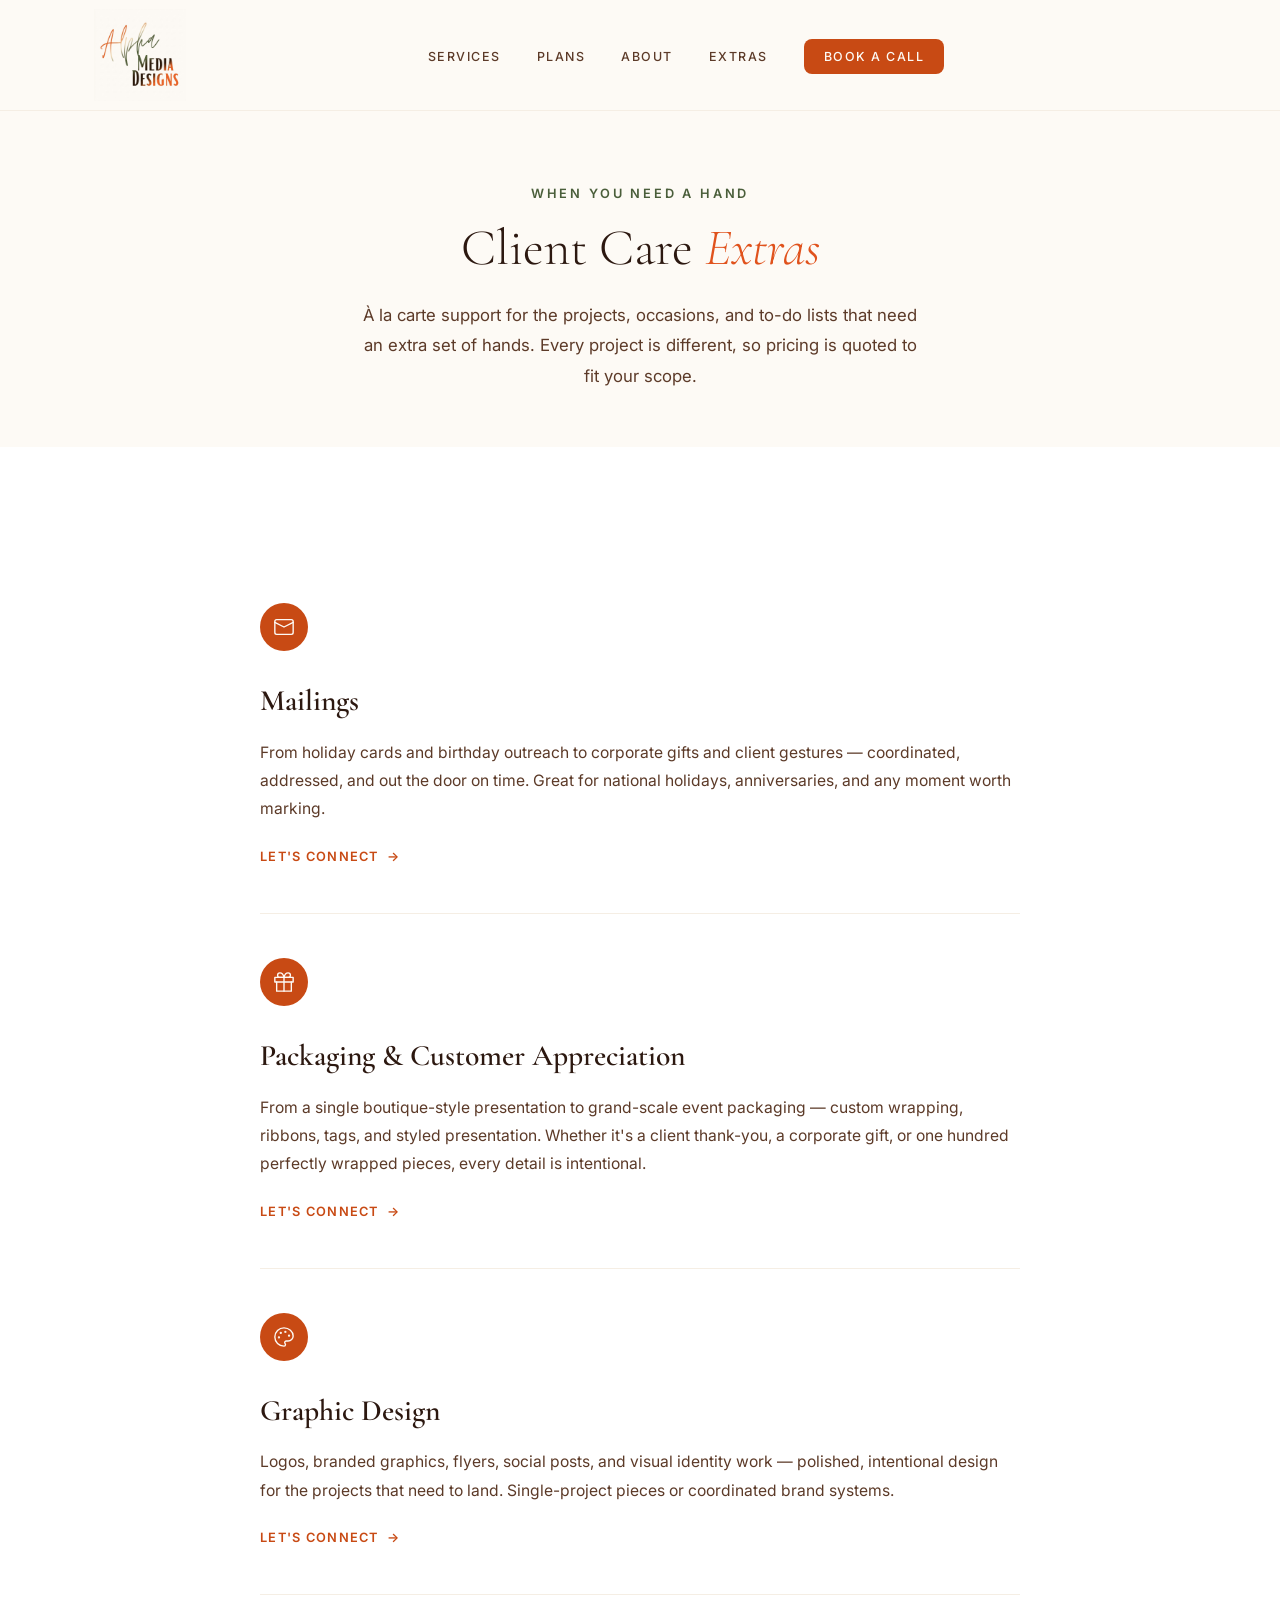
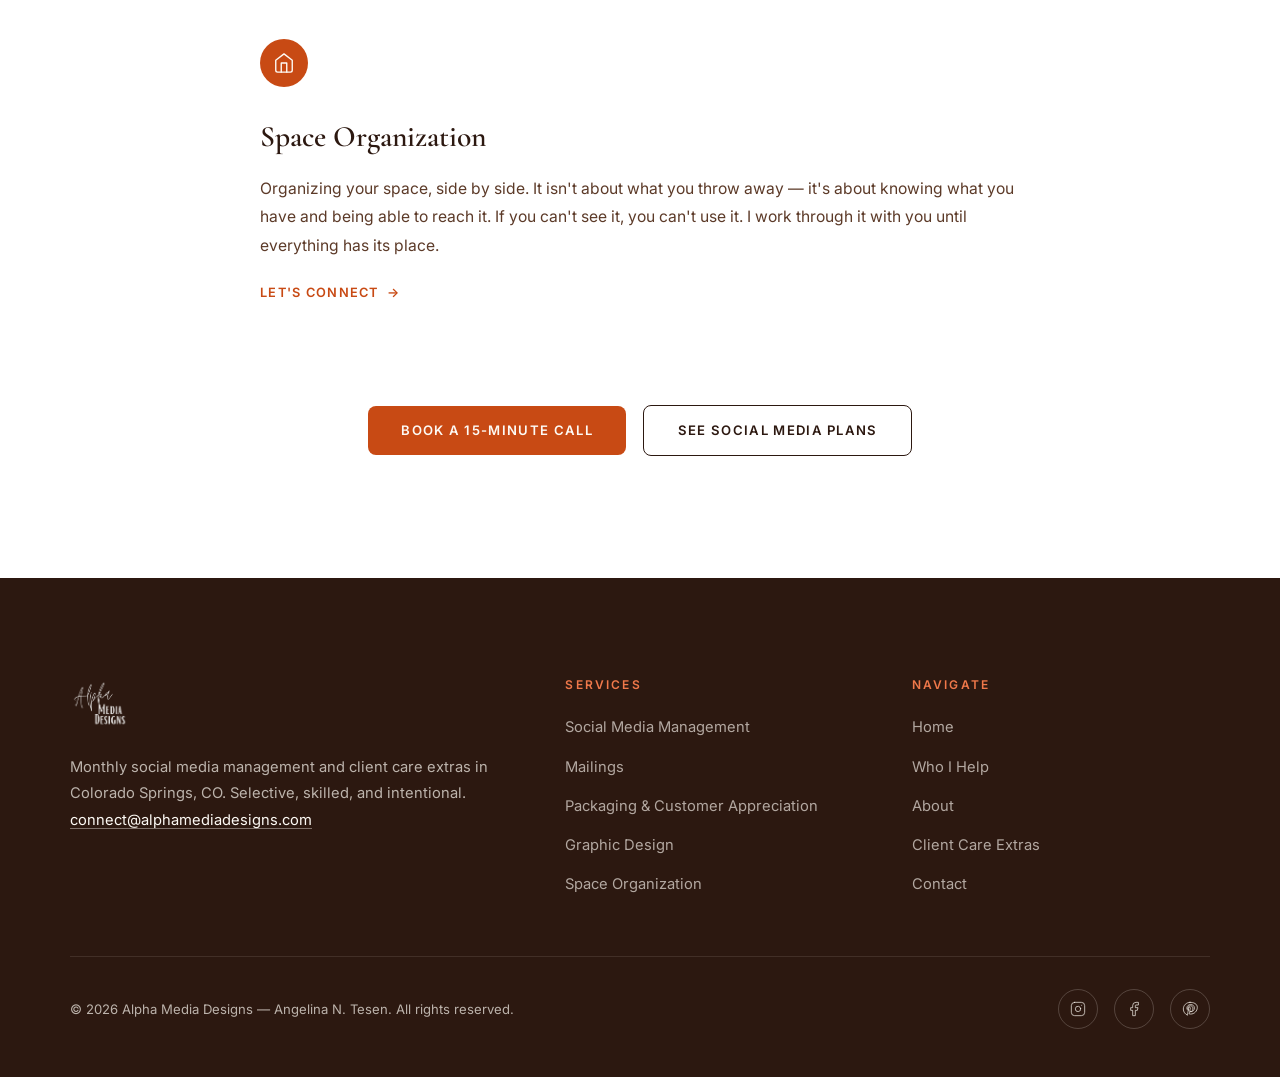
==== extras/index.html @ 62b7aa9a "Add Client Care Extras page and list it in the sitemap - /extras/ carries Mailings, Packaging & Cust" ====
<!DOCTYPE html>
<html lang="en">
<head>
  <meta charset="UTF-8" />
  <meta name="viewport" content="width=device-width, initial-scale=1.0" />
  <title>Client Care Extras | Alpha Media Designs | Colorado Springs, CO</title>
  <meta name="description" content="Beyond social media: mailings, packaging and customer appreciation, graphic design, and space organization from Alpha Media Designs in Colorado Springs, CO. Quoted to fit your scope." />
  <meta name="author" content="Angelina N. Tesen" />
  <meta name="robots" content="index, follow" />
  <link rel="canonical" href="https://alphamediadesigns.com/extras/" />

  <!-- Open Graph / Link Preview -->
  <meta property="og:type" content="website" />
  <meta property="og:url" content="https://alphamediadesigns.com/extras/" />
  <meta property="og:title" content="Client Care Extras — Alpha Media Designs" />
  <meta property="og:description" content="Mailings, packaging and customer appreciation, graphic design, and space organization in Colorado Springs, CO. Quoted to fit your scope." />
  <meta property="og:image" content="https://alphamediadesigns.com/images/logo.png" />
  <meta property="og:image:width" content="1200" />
  <meta property="og:image:height" content="630" />

  <!-- Twitter / iMessage card -->
  <meta name="twitter:card" content="summary_large_image" />
  <meta name="twitter:title" content="Client Care Extras — Alpha Media Designs" />
  <meta name="twitter:description" content="Mailings, packaging and customer appreciation, graphic design, and space organization in Colorado Springs, CO." />
  <meta name="twitter:image" content="https://alphamediadesigns.com/images/logo.png" />

  <link rel="icon" type="image/png" href="/images/favicon.png" />
  <link rel="apple-touch-icon" href="/images/favicon.png" />

  <link rel="preconnect" href="https://fonts.googleapis.com" />
  <link rel="preconnect" href="https://fonts.gstatic.com" crossorigin />
  <link href="https://fonts.googleapis.com/css2?family=Cormorant+Garamond:ital,wght@0,300;0,400;0,500;0,600;1,300;1,400&family=Inter:wght@400;500;600&display=swap" rel="stylesheet" />

  <link rel="stylesheet" href="/css/site.css" />
  <script src="/js/config.js"></script>

  <!-- Schema Markup -->
  <script type="application/ld+json">
  {
    "@context": "https://schema.org",
    "@type": "WebPage",
    "name": "Client Care Extras",
    "url": "https://alphamediadesigns.com/extras/",
    "description": "Mailings, packaging and customer appreciation, graphic design, and space organization from Alpha Media Designs in Colorado Springs, CO.",
    "isPartOf": { "@type": "WebSite", "name": "Alpha Media Designs", "url": "https://alphamediadesigns.com/" }
  }
  </script>
</head>
<body>

  <!-- ========================
       NAVIGATION (same menu as the homepage, anchors point back to /)
  ======================== -->
  <nav class="nav" id="nav" aria-label="Main">
    <div class="nav-inner">
      <a href="/" class="logo" aria-label="Alpha Media Designs home">
        <img
          class="logo-img"
          src="/images/logo.png"
          alt="Alpha Media Designs"
          onerror="this.style.display='none'; this.nextElementSibling.style.display='block';"
        />
        <span style="display:none; font-family: var(--font-display); font-size:1.4rem; font-weight:600; color:var(--brown); letter-spacing:0.02em;">Alpha Media Designs</span>
      </a>

      <ul class="nav-links" id="navLinks">
        <li><a href="/#services">Services</a></li>
        <li data-work-nav hidden><a href="/#work">Work</a></li>
        <li><a href="/#plans">Plans</a></li>
        <li><a href="/#about">About</a></li>
        <li><a href="/extras/" aria-current="page">Extras</a></li>
        <li><a href="/#contact-form" class="nav-cta" data-booking>Book a Call</a></li>
      </ul>

      <div class="nav-mobile-actions">
        <a href="/#contact-form" class="nav-cta nav-cta-mobile" data-booking>Book a Call</a>
        <button class="nav-toggle" id="navToggle" type="button" aria-label="Open menu" aria-expanded="false" aria-controls="navLinks">
          <span></span><span></span><span></span>
        </button>
      </div>
    </div>
  </nav>


  <!-- ========================
       PAGE HERO
  ======================== -->
  <section class="page-hero" id="top">
    <div class="container">
      <p class="section-label">When You Need a Hand</p>
      <h1 class="section-title">Client Care <em>Extras</em></h1>
      <p class="section-intro">À la carte support for the projects, occasions, and to-do lists that need an extra set of hands. Every project is different, so pricing is quoted to fit your scope.</p>
    </div>
  </section>


  <!-- ========================
       THE FOUR EXTRAS
  ======================== -->
  <section class="section services" id="extras">
    <div class="container">
      <div class="services-grid">

        <div class="service-card fade-in" id="mailings">
          <div class="service-icon">
            <svg viewBox="0 0 24 24"><rect x="2" y="4" width="20" height="16" rx="2"/><path d="m22 7-10 5L2 7"/></svg>
          </div>
          <h2 class="service-name">Mailings</h2>
          <p class="service-desc">From holiday cards and birthday outreach to corporate gifts and client gestures — coordinated, addressed, and out the door on time. Great for national holidays, anniversaries, and any moment worth marking.</p>
          <a href="/#contact-form" class="service-link">Let's Connect <span>&rarr;</span></a>
        </div>

        <div class="service-card fade-in" id="packaging">
          <div class="service-icon">
            <svg viewBox="0 0 24 24"><polyline points="20 12 20 22 4 22 4 12"/><rect x="2" y="7" width="20" height="5"/><line x1="12" y1="22" x2="12" y2="7"/><path d="M12 7H7.5a2.5 2.5 0 0 1 0-5C11 2 12 7 12 7z"/><path d="M12 7h4.5a2.5 2.5 0 0 0 0-5C13 2 12 7 12 7z"/></svg>
          </div>
          <h2 class="service-name">Packaging &amp; Customer Appreciation</h2>
          <p class="service-desc">From a single boutique-style presentation to grand-scale event packaging — custom wrapping, ribbons, tags, and styled presentation. Whether it's a client thank-you, a corporate gift, or one hundred perfectly wrapped pieces, every detail is intentional.</p>
          <a href="/#contact-form" class="service-link">Let's Connect <span>&rarr;</span></a>
        </div>

        <div class="service-card fade-in" id="graphic-design">
          <div class="service-icon">
            <svg viewBox="0 0 24 24"><circle cx="13.5" cy="6.5" r=".5"/><circle cx="17.5" cy="10.5" r=".5"/><circle cx="8.5" cy="7.5" r=".5"/><circle cx="6.5" cy="12.5" r=".5"/><path d="M12 2C6.5 2 2 6.5 2 12s4.5 10 10 10c.926 0 1.648-.746 1.648-1.688 0-.437-.18-.835-.437-1.125-.29-.289-.438-.652-.438-1.125a1.64 1.64 0 0 1 1.668-1.668h1.996c3.051 0 5.555-2.503 5.555-5.554C21.965 6.012 17.461 2 12 2z"/></svg>
          </div>
          <h2 class="service-name">Graphic Design</h2>
          <p class="service-desc">Logos, branded graphics, flyers, social posts, and visual identity work — polished, intentional design for the projects that need to land. Single-project pieces or coordinated brand systems.</p>
          <a href="/#contact-form" class="service-link">Let's Connect <span>&rarr;</span></a>
        </div>

        <div class="service-card fade-in" id="space-organization">
          <div class="service-icon">
            <svg viewBox="0 0 24 24"><path d="M3 9l9-7 9 7v11a2 2 0 0 1-2 2H5a2 2 0 0 1-2-2z"/><polyline points="9 22 9 12 15 12 15 22"/></svg>
          </div>
          <h2 class="service-name">Space Organization</h2>
          <p class="service-desc">Organizing your space, side by side. It isn't about what you throw away — it's about knowing what you have and being able to reach it. If you can't see it, you can't use it. I work through it with you until everything has its place.</p>
          <a href="/#contact-form" class="service-link">Let's Connect <span>&rarr;</span></a>
        </div>

      </div>

      <div class="section-cta fade-in">
        <a href="/#contact-form" class="btn btn-primary" data-booking>Book a 15-minute call</a>
        <a href="/#plans" class="btn btn-secondary">See social media plans</a>
      </div>
    </div>
  </section>


  <!-- ========================
       FOOTER (same as homepage)
  ======================== -->
  <footer class="footer">
    <div class="footer-inner">
      <div class="footer-top">

        <div class="footer-col">
          <img
            class="footer-logo-img"
            src="/images/logo-white.png"
            alt="Alpha Media Designs"
            onerror="this.style.display='none';"
          />
          <p class="footer-tagline">Monthly social media management and client care extras in Colorado Springs, CO. Selective, skilled, and intentional.<br><a href="/#contact-form" data-email>Email me</a></p>
        </div>

        <div class="footer-col">
          <h4>Services</h4>
          <ul>
            <li><a href="/#plans">Social Media Management</a></li>
            <li><a href="#mailings">Mailings</a></li>
            <li><a href="#packaging">Packaging &amp; Customer Appreciation</a></li>
            <li><a href="#graphic-design">Graphic Design</a></li>
            <li><a href="#space-organization">Space Organization</a></li>
          </ul>
        </div>

        <div class="footer-col">
          <h4>Navigate</h4>
          <ul>
            <li><a href="/">Home</a></li>
            <li><a href="/#services">Who I Help</a></li>
            <li data-work-nav hidden><a href="/#work">Work</a></li>
            <li><a href="/#about">About</a></li>
            <li><a href="/extras/">Client Care Extras</a></li>
            <li><a href="/#contact-form">Contact</a></li>
          </ul>
        </div>

      </div>

      <div class="footer-bottom">
        <p class="footer-copy">&copy; <span id="year">2026</span> Alpha Media Designs &mdash; Angelina N. Tesen. All rights reserved.</p>
        <div class="social-links">
          <a href="https://www.instagram.com/somethoughtstoconsider" target="_blank" rel="noopener noreferrer" class="social-link" aria-label="Instagram">
            <svg viewBox="0 0 24 24"><rect x="2" y="2" width="20" height="20" rx="5"/><path d="M16 11.37A4 4 0 1 1 12.63 8 4 4 0 0 1 16 11.37z"/><line x1="17.5" y1="6.5" x2="17.51" y2="6.5"/></svg>
          </a>
          <a href="https://www.facebook.com/share/1TEHsjHUVd/" target="_blank" rel="noopener noreferrer" class="social-link" aria-label="Facebook">
            <svg viewBox="0 0 24 24"><path d="M18 2h-3a5 5 0 0 0-5 5v3H7v4h3v8h4v-8h3l1-4h-4V7a1 1 0 0 1 1-1h3z"/></svg>
          </a>
          <a href="https://www.pinterest.com/alphamediadesigns/" target="_blank" rel="noopener noreferrer" class="social-link" aria-label="Pinterest">
            <svg viewBox="0 0 24 24"><path d="M12 2C6.48 2 2 6.48 2 12c0 4.24 2.65 7.86 6.39 9.29-.09-.78-.17-1.98.04-2.83.18-.77 1.22-5.17 1.22-5.17s-.31-.62-.31-1.54c0-1.45.84-2.53 1.88-2.53.89 0 1.32.67 1.32 1.47 0 .9-.57 2.24-.87 3.49-.25 1.04.52 1.88 1.54 1.88 1.85 0 3.09-2.38 3.09-5.19 0-2.15-1.45-3.65-3.52-3.65-2.39 0-3.8 1.79-3.8 3.65 0 .72.28 1.49.62 1.91.07.08.08.16.06.24l-.23.94c-.04.14-.13.17-.3.1-1.1-.51-1.79-2.12-1.79-3.42 0-2.77 2.02-5.32 5.82-5.32 3.06 0 5.44 2.18 5.44 5.09 0 3.04-1.91 5.48-4.56 5.48-.89 0-1.73-.46-2.01-1.01l-.55 2.04c-.2.76-.73 1.71-1.09 2.29.82.25 1.69.39 2.59.39 5.52 0 10-4.48 10-10S17.52 2 12 2z"/></svg>
          </a>
        </div>
      </div>

    </div>
  </footer>

  <script src="/js/site.js"></script>

</body>
</html>
---- css/site.css ----
/* =====================================================
   ALPHA MEDIA DESIGNS — shared stylesheet
   Used by /index.html and /extras/index.html
   -----------------------------------------------------
   Oct 2026 update (Digital Navigation Solutions):
   - stylesheet extracted from index.html so both pages share one look
   - body font: Inter (was Raleway); headlines stay Cormorant Garamond
   - burnt orange reserved for buttons and links; deeper shade for small text (AA contrast)
   - saffron glow animations removed (calmer, warm editorial)
   - mobile nav fixed (menu now opens below the header at any header height)
   ===================================================== */

/* =====================
   DESIGN TOKENS
   Colors read from the existing site and images/logo.png
===================== */
:root {
  --rust:        #E0521C;   /* logo orange — large headline accents */
  --rust-deep:   #C84A14;   /* buttons, links, small accents (4.5:1 on cream) */
  --rust-light:  #F0784A;
  --rust-pale:   #FDDDD5;
  --saffron:       #FFC800; /* kept for the featured-plan border only */
  --saffron-light: #FFF099;
  --saffron-dark:  #A07800;
  --green:       #4A5E3A;   /* logo forest green */
  --green-light: #7A9060;
  --green-pale:  #DDE6D5;
  --ivory:       #FDFAF5;   /* cream background */
  --ivory-dark:  #F5EEE4;
  --brown:       #2C1810;   /* logo brown */
  --brown-mid:   #5C3A28;
  --white:       #FFFFFF;

  --font-display: 'Cormorant Garamond', Georgia, serif;
  --font-script:  'Dancing Script', cursive;
  --font-body:    'Inter', system-ui, -apple-system, 'Segoe UI', sans-serif;

  --radius-sm:  4px;
  --radius-md:  8px;
  --radius-lg:  16px;

  --max-w: 1140px;
  --section-pad: 7rem 1.5rem;
  --nav-h: 110px;
}

/* =====================
   RESET & BASE
===================== */
*, *::before, *::after { box-sizing: border-box; margin: 0; padding: 0; }

html { scroll-behavior: smooth; }

body {
  font-family: var(--font-body);
  font-size: 16px;
  line-height: 1.75;
  color: var(--brown);
  background: var(--ivory);
  -webkit-font-smoothing: antialiased;
}

img { max-width: 100%; display: block; }

a { color: inherit; text-decoration: none; }

a:focus-visible, button:focus-visible {
  outline: 2px solid var(--rust-deep);
  outline-offset: 3px;
}

.container {
  max-width: var(--max-w);
  margin: 0 auto;
  padding: 0 1.5rem;
}

.visually-hidden {
  position: absolute !important;
  width: 1px; height: 1px;
  overflow: hidden; clip: rect(0 0 0 0);
  white-space: nowrap;
}

/* =====================
   NAVIGATION
===================== */
.nav {
  position: sticky;
  top: 0;
  z-index: 200;
  background: var(--ivory);
  border-bottom: 1px solid var(--ivory-dark);
}

.nav-inner {
  max-width: var(--max-w);
  margin: 0 auto;
  padding: 0 1.5rem;
  height: var(--nav-h);
  display: flex;
  align-items: center;
  justify-content: space-between;
}

.logo { display: flex; align-items: center; }

.logo-img {
  height: 92px;
  width: auto;
  mix-blend-mode: multiply;
}

.nav-links {
  display: flex;
  align-items: center;
  gap: 2.25rem;
  list-style: none;
}

.nav-links a {
  font-family: var(--font-body);
  font-size: 0.78rem;
  font-weight: 500;
  letter-spacing: 0.12em;
  text-transform: uppercase;
  color: var(--brown-mid);
  transition: color 0.2s;
}

.nav-links a:hover { color: var(--rust-deep); }

.nav-cta {
  background: var(--rust-deep) !important;
  color: var(--ivory) !important;
  padding: 0.65rem 1.25rem;
  border-radius: 8px;
  transition: background 0.2s !important;
  white-space: nowrap;
}

.nav-cta:hover { background: var(--brown) !important; }

.nav-mobile-actions {
  display: flex;
  align-items: center;
  gap: 0.5rem;
}

.nav-cta-mobile {
  display: none;
  font-family: var(--font-body);
  font-size: 0.7rem;
  font-weight: 600;
  letter-spacing: 0.08em;
  text-transform: uppercase;
  padding: 0.6rem 0.9rem;
}

.nav-toggle {
  display: none;
  flex-direction: column;
  gap: 5px;
  cursor: pointer;
  padding: 10px;
  background: none;
  border: 0;
  border-radius: 8px;
}

.nav-toggle span {
  width: 24px;
  height: 2px;
  background: var(--brown);
  transition: all 0.3s;
}

/* =====================
   BUTTONS
===================== */
.btn {
  display: inline-block;
  font-family: var(--font-body);
  font-size: 0.82rem;
  font-weight: 600;
  letter-spacing: 0.1em;
  text-transform: uppercase;
  padding: 1rem 2.1rem;
  border-radius: 8px;
  transition: all 0.25s ease;
  cursor: pointer;
  border: none;
  line-height: 1.3;
  text-align: center;
}

.btn-primary {
  background: var(--rust-deep);
  color: var(--ivory);
}

.btn-primary:hover {
  background: var(--brown);
  transform: translateY(-1px);
  box-shadow: 0 6px 20px rgba(44, 24, 16, 0.2);
}

.btn-secondary {
  background: transparent;
  color: var(--brown);
  border: 1.5px solid var(--brown);
}

.btn-secondary:hover {
  background: var(--brown);
  color: var(--ivory);
}

.text-link {
  color: var(--rust-deep);
  font-weight: 500;
  text-decoration: underline;
  text-underline-offset: 3px;
  text-decoration-thickness: 1px;
}

.text-link:hover { color: var(--brown); }

/* =====================
   HERO
===================== */
.hero {
  display: flex;
  align-items: center;
  justify-content: center;
  position: relative;
  overflow: hidden;
  background: var(--ivory);
  padding: 3.5rem 1.5rem 4rem;
  min-height: 0;
}

.hero::before {
  content: '';
  position: absolute;
  top: -10%;
  right: -5%;
  width: 45vw;
  max-width: 520px;
  height: 45vw;
  max-height: 520px;
  border-radius: 50%;
  background: radial-gradient(circle, var(--rust-pale) 0%, transparent 70%);
  opacity: 0.5;
  pointer-events: none;
}

.hero::after {
  content: '';
  position: absolute;
  bottom: -5%;
  left: -8%;
  width: 32vw;
  max-width: 380px;
  height: 32vw;
  max-height: 380px;
  border-radius: 50%;
  background: radial-gradient(circle, var(--green-pale) 0%, transparent 70%);
  opacity: 0.4;
  pointer-events: none;
}

.hero-content {
  position: relative;
  z-index: 1;
  text-align: center;
  max-width: 800px;
}

.hero-eyebrow {
  font-family: var(--font-body);
  font-size: 0.78rem;
  font-weight: 500;
  letter-spacing: 0.22em;
  text-transform: uppercase;
  color: var(--green);
  margin-bottom: 0.9rem;
  animation: fadeUp 0.8s ease both;
}

.hero-headline {
  font-family: var(--font-display);
  font-size: clamp(2.4rem, 5.5vw, 4.4rem);
  font-weight: 300;
  line-height: 1.08;
  letter-spacing: -0.01em;
  color: var(--brown);
  margin-bottom: 1.1rem;
  animation: fadeUp 0.8s 0.1s ease both;
}

.hero-headline em {
  font-style: italic;
  color: var(--rust);
}

.hero-sub {
  font-family: var(--font-body);
  font-size: 1.12rem;
  font-weight: 400;
  color: var(--brown-mid);
  max-width: 520px;
  margin: 0 auto 1.75rem;
  line-height: 1.75;
  animation: fadeUp 0.8s 0.2s ease both;
}

.hero-actions {
  display: flex;
  gap: 1rem;
  justify-content: center;
  flex-wrap: wrap;
  animation: fadeUp 0.8s 0.3s ease both;
}

.hero-email {
  margin-top: 1.4rem;
  font-size: 0.95rem;
  color: var(--brown-mid);
  animation: fadeUp 0.8s 0.4s ease both;
}

.hero-sunflower {
  position: absolute;
  top: 50%;
  left: 50%;
  transform: translate(-50%, -50%);
  height: 75%;
  width: auto;
  pointer-events: none;
  z-index: 0;
  opacity: 0.9;
}

@media (min-width: 1024px) {
  .hero-sunflower {
    left: 58%;
    transform: translateY(-50%);
  }
}

/* =====================
   SECTION SHARED
===================== */
.section { padding: var(--section-pad); }

.section-label {
  font-family: var(--font-body);
  font-size: 0.8rem;
  font-weight: 600;
  letter-spacing: 0.22em;
  text-transform: uppercase;
  color: var(--green);
  margin-bottom: 0.85rem;
}

.section-title {
  font-family: var(--font-display);
  font-size: clamp(2.1rem, 4vw, 3.4rem);
  font-weight: 300;
  line-height: 1.15;
  color: var(--brown);
  margin-bottom: 1.4rem;
}

.section-title em {
  font-style: italic;
  color: var(--rust);
}

.section-intro {
  font-size: 1.05rem;
  font-weight: 400;
  color: var(--brown-mid);
  max-width: 560px;
  line-height: 1.8;
}

.section-header {
  text-align: center;
  margin-bottom: 4rem;
}

.section-header .section-intro { margin: 0 auto; }

.section-cta {
  text-align: center;
  margin-top: 3.5rem;
}

.section-cta .btn { margin: 0 0.4rem 0.6rem; }

/* =====================
   WHO I HELP
===================== */
.who { background: var(--white); }

.who-grid {
  display: grid;
  grid-template-columns: repeat(3, 1fr);
  gap: 1.5rem;
  max-width: 1000px;
  margin: 0 auto;
}

.who-card {
  background: var(--ivory);
  border: 1px solid var(--ivory-dark);
  border-radius: var(--radius-lg);
  padding: 2.5rem 2rem;
  text-align: left;
}

.who-icon {
  width: 46px;
  height: 46px;
  border-radius: 50%;
  background: var(--green-pale);
  display: flex;
  align-items: center;
  justify-content: center;
  margin-bottom: 1.4rem;
}

.who-icon svg {
  width: 22px;
  height: 22px;
  stroke: var(--green);
  fill: none;
  stroke-width: 1.5;
  stroke-linecap: round;
  stroke-linejoin: round;
}

.who-name {
  font-family: var(--font-display);
  font-size: 1.7rem;
  font-weight: 600;
  color: var(--brown);
  margin-bottom: 0.6rem;
  line-height: 1.15;
}

.who-desc {
  font-size: 0.95rem;
  color: var(--brown-mid);
  line-height: 1.75;
}

/* =====================
   WORK (real samples)
===================== */
.work { background: var(--ivory); }

.work-grid {
  display: grid;
  grid-template-columns: repeat(3, 1fr);
  gap: 1.5rem;
}

.work-item {
  background: var(--white);
  border-radius: var(--radius-md);
  overflow: hidden;
  border: 1px solid var(--ivory-dark);
}

.work-media {
  aspect-ratio: 4 / 5;
  background: var(--ivory-dark);
  overflow: hidden;
}

.work-media img,
.work-media video {
  width: 100%;
  height: 100%;
  object-fit: cover;
}

.work-caption {
  padding: 1rem 1.2rem 1.2rem;
  font-size: 0.92rem;
  color: var(--brown-mid);
  line-height: 1.6;
}

.work-caption strong {
  display: block;
  font-weight: 600;
  color: var(--brown);
  margin-bottom: 0.15rem;
}

/* =====================
   PLANS (social media tiers)
===================== */
.plans { background: var(--white); }

.tier-grid {
  display: grid;
  grid-template-columns: repeat(3, 1fr);
  gap: 1.5rem;
  margin-bottom: 3rem;
  max-width: 1100px;
  margin-left: auto;
  margin-right: auto;
}

.tier-card {
  background: var(--ivory);
  border: 1px solid var(--ivory-dark);
  border-radius: var(--radius-md);
  padding: 2.75rem 2.25rem 2.5rem;
  display: flex;
  flex-direction: column;
  position: relative;
  transition: transform 0.25s ease, box-shadow 0.25s ease;
}

.tier-card:hover {
  transform: translateY(-3px);
  box-shadow: 0 10px 28px rgba(44, 24, 16, 0.08);
}

.tier-card--featured {
  border: 2px solid var(--rust-deep);
  background: var(--white);
}

.tier-badge {
  position: absolute;
  top: -0.75rem;
  left: 50%;
  transform: translateX(-50%);
  background: var(--rust-deep);
  color: var(--ivory);
  font-family: var(--font-body);
  font-size: 0.68rem;
  font-weight: 600;
  letter-spacing: 0.18em;
  text-transform: uppercase;
  padding: 0.35rem 1rem;
  border-radius: 999px;
  white-space: nowrap;
}

.tier-name {
  font-family: var(--font-display);
  font-size: 1.9rem;
  font-weight: 500;
  color: var(--brown);
  margin-bottom: 0.4rem;
  line-height: 1.1;
}

.tier-tagline {
  font-family: var(--font-body);
  font-size: 0.95rem;
  color: var(--brown-mid);
  margin-bottom: 1.25rem;
  line-height: 1.6;
  min-height: 2.9em;
}

.tier-price {
  font-family: var(--font-display);
  font-size: 1.6rem;
  font-weight: 500;
  color: var(--brown);
  line-height: 1.1;
  margin-bottom: 0.3rem;
}

.tier-price strong {
  font-weight: 600;
  color: var(--rust-deep);
  font-size: 2rem;
}

.tier-price-suffix {
  display: block;
  font-family: var(--font-body);
  font-size: 0.82rem;
  font-weight: 400;
  color: var(--brown-mid);
  letter-spacing: 0.02em;
  margin: 0.4rem 0 1.4rem;
}

.tier-divider {
  height: 1px;
  background: var(--ivory-dark);
  margin-bottom: 1.4rem;
}

.tier-inclusions {
  list-style: none;
  padding: 0;
  margin: 0;
  flex-grow: 1;
}

.tier-inclusions li {
  font-family: var(--font-body);
  font-size: 0.95rem;
  color: var(--brown-mid);
  line-height: 1.55;
  padding: 0.4rem 0 0.4rem 1.4rem;
  position: relative;
}

.tier-inclusions li::before {
  content: '';
  position: absolute;
  left: 0;
  top: 0.95em;
  width: 7px;
  height: 7px;
  border-radius: 50%;
  background: var(--green-light);
}

.tier-inclusions li u {
  text-decoration: none;
  font-weight: 600;
  color: var(--brown);
}

.tier-cta-wrap {
  text-align: center;
  max-width: 1100px;
  margin: 0 auto;
  padding-top: 0.5rem;
}

.tier-cta-note {
  font-family: var(--font-body);
  font-size: 0.98rem;
  color: var(--brown-mid);
  margin-bottom: 1.4rem;
}

/* =====================
   TESTIMONIALS (hidden until real quotes arrive)
===================== */
.testimonials { background: #F9F4ED; }

.testimonials-grid {
  display: grid;
  grid-template-columns: repeat(3, 1fr);
  gap: 1.75rem;
}

.testimonial-card {
  background: var(--white);
  border-radius: var(--radius-lg);
  padding: 3rem;
  border-left: 3px solid var(--rust-deep);
  position: relative;
}

.testimonial-card::before {
  content: '\201C';
  font-family: var(--font-display);
  font-size: 5rem;
  color: var(--rust-pale);
  position: absolute;
  top: 0.5rem;
  left: 1.25rem;
  line-height: 1;
  pointer-events: none;
}

.testimonial-quote {
  font-family: var(--font-display);
  font-size: 1.1rem;
  font-style: italic;
  color: var(--brown);
  line-height: 1.8;
  margin-bottom: 1.75rem;
}

.testimonial-author {
  display: flex;
  align-items: center;
  gap: 0.75rem;
}

.author-avatar {
  width: 40px;
  height: 40px;
  border-radius: 50%;
  background: var(--green-pale);
  display: flex;
  align-items: center;
  justify-content: center;
  font-family: var(--font-display);
  font-size: 1rem;
  font-weight: 600;
  color: var(--green);
  overflow: hidden;
}

.author-avatar img { width: 100%; height: 100%; object-fit: cover; }

.author-name {
  font-size: 0.9rem;
  font-weight: 600;
  color: var(--brown);
}

.author-event {
  font-size: 0.82rem;
  color: var(--brown-mid);
}

/* =====================
   ABOUT
===================== */
.about { background: var(--ivory); }

.about-inner {
  display: grid;
  grid-template-columns: 1fr 1.15fr;
  gap: 6rem;
  align-items: center;
}

.about-image-wrap { position: relative; }

.about-image-wrap img {
  width: 100%;
  border-radius: var(--radius-lg);
}

.about-image-wrap::before {
  content: '';
  position: absolute;
  bottom: -1.5rem;
  right: -1.5rem;
  width: 60%;
  height: 60%;
  background: var(--brown);
  border-radius: var(--radius-lg);
  z-index: -1;
}

.about-text .section-title { margin-bottom: 1.75rem; }

.about-text p {
  font-size: 1rem;
  color: var(--brown-mid);
  line-height: 1.85;
  margin-bottom: 1.25rem;
}

.about-signature {
  font-family: var(--font-script);
  font-size: 2.1rem;
  color: var(--brown);
  margin: 1.75rem 0 1rem;
}

.about-title-tag {
  display: inline-block;
  font-size: 0.78rem;
  font-weight: 600;
  letter-spacing: 0.12em;
  text-transform: uppercase;
  color: var(--green);
  border: 1px solid var(--green-pale);
  background: var(--green-pale);
  padding: 0.3rem 0.75rem;
  border-radius: 8px;
  margin-bottom: 1.75rem;
}

.about-actions { margin-top: 0.5rem; }

/* =====================
   EXTRAS TEASER (homepage)
===================== */
.extras-teaser {
  background: var(--green);
  color: var(--ivory);
  padding: 3.5rem 1.5rem;
  text-align: center;
}

.extras-teaser p {
  font-family: var(--font-display);
  font-size: clamp(1.35rem, 2.4vw, 1.8rem);
  font-weight: 400;
  line-height: 1.4;
  max-width: 760px;
  margin: 0 auto;
}

.extras-teaser a {
  color: var(--ivory);
  text-decoration: underline;
  text-underline-offset: 4px;
  text-decoration-color: rgba(253, 250, 245, 0.6);
  white-space: nowrap;
}

.extras-teaser a:hover { text-decoration-color: var(--ivory); }

/* =====================
   EXTRAS PAGE
===================== */
.page-hero {
  background: var(--ivory);
  padding: 4.5rem 1.5rem 3.5rem;
  text-align: center;
}

.page-hero .section-intro { margin: 0 auto; }

.services { background: var(--white); }

.services-grid {
  display: flex;
  flex-direction: column;
  gap: 0;
  max-width: 760px;
  margin: 0 auto;
}

.service-card {
  padding: 2.75rem 0;
  border-bottom: 1px solid var(--ivory-dark);
  position: relative;
}

.service-card:last-child { border-bottom: none; }

.service-icon {
  width: 48px;
  height: 48px;
  border-radius: 50%;
  background: var(--rust-deep);
  display: flex;
  align-items: center;
  justify-content: center;
  margin-bottom: 1.5rem;
}

.service-icon svg {
  width: 22px;
  height: 22px;
  stroke: var(--ivory);
  fill: none;
  stroke-width: 1.5;
  stroke-linecap: round;
  stroke-linejoin: round;
}

.service-name {
  font-family: var(--font-display);
  font-size: 1.85rem;
  font-weight: 600;
  color: var(--brown);
  margin-bottom: 0.75rem;
}

.service-desc {
  font-size: 0.98rem;
  color: var(--brown-mid);
  line-height: 1.8;
}

.service-link {
  display: inline-flex;
  align-items: center;
  gap: 0.5rem;
  margin-top: 1.4rem;
  font-family: var(--font-body);
  font-size: 0.8rem;
  font-weight: 600;
  letter-spacing: 0.1em;
  text-transform: uppercase;
  color: var(--rust-deep);
  transition: gap 0.2s, color 0.2s;
}

.service-link:hover { gap: 0.8rem; color: var(--brown); }

/* =====================
   CONTACT
===================== */
.contact { background: var(--white); }

.contact-header {
  text-align: center;
  margin-bottom: 3.5rem;
}

.contact-title {
  font-family: var(--font-display);
  font-size: clamp(3rem, 8vw, 5.5rem);
  font-weight: 300;
  line-height: 1.05;
  letter-spacing: -0.01em;
  color: var(--brown);
}

.contact-title em {
  font-style: italic;
  color: var(--rust);
}

.contact-inner {
  display: grid;
  grid-template-columns: 1fr 1.6fr;
  gap: 5rem;
  align-items: start;
}

.contact-info p {
  font-size: 0.98rem;
  color: var(--brown-mid);
  line-height: 1.85;
  margin-bottom: 2rem;
}

.contact-detail {
  display: flex;
  align-items: center;
  gap: 0.85rem;
  margin-bottom: 1.25rem;
}

.contact-detail-icon {
  width: 38px;
  height: 38px;
  border-radius: 50%;
  background: var(--green-pale);
  display: flex;
  align-items: center;
  justify-content: center;
  flex-shrink: 0;
}

.contact-detail-icon svg {
  width: 16px;
  height: 16px;
  stroke: var(--green);
  fill: none;
  stroke-width: 1.5;
  stroke-linecap: round;
  stroke-linejoin: round;
}

.contact-detail-text {
  font-size: 0.98rem;
  color: var(--brown);
  word-break: break-word;
}

.contact-detail-text strong {
  display: block;
  font-size: 0.72rem;
  font-weight: 600;
  letter-spacing: 0.12em;
  text-transform: uppercase;
  color: var(--green);
  margin-bottom: 0.1rem;
}

.contact-detail-text a {
  color: var(--rust-deep);
  text-decoration: underline;
  text-underline-offset: 3px;
}

.contact-detail-text a:hover { color: var(--brown); }

.contact-actions { margin-top: 2rem; }

.contact-form {
  background: var(--ivory);
  border-radius: var(--radius-lg);
  padding: 3.5rem;
  border: 1px solid var(--ivory-dark);
}

.form-row {
  display: grid;
  grid-template-columns: 1fr 1fr;
  gap: 1rem;
}

.form-group { margin-bottom: 1.75rem; }

.form-group label {
  display: block;
  font-size: 0.76rem;
  font-weight: 600;
  letter-spacing: 0.12em;
  text-transform: uppercase;
  color: var(--brown-mid);
  margin-bottom: 0.55rem;
}

.form-group input,
.form-group select,
.form-group textarea {
  width: 100%;
  padding: 0.9rem 1rem;
  font-family: var(--font-body);
  font-size: 1rem;
  color: var(--brown);
  background: var(--white);
  border: 1px solid #E2D8CA;
  border-radius: var(--radius-sm);
  transition: border-color 0.2s, box-shadow 0.2s;
  outline: none;
}

.form-group input:focus,
.form-group select:focus,
.form-group textarea:focus {
  border-color: var(--rust-deep);
  box-shadow: 0 0 0 3px var(--rust-pale);
}

.form-group textarea { resize: vertical; min-height: 130px; }

.form-submit { width: 100%; margin-top: 0.5rem; }

/* =====================
   FOOTER
===================== */
.footer {
  background: var(--brown);
  color: rgba(250, 245, 238, 0.7);
  padding: 6rem 1.5rem 3rem;
}

.footer-inner { max-width: var(--max-w); margin: 0 auto; }

.footer-top {
  display: grid;
  grid-template-columns: 1.5fr 1fr 1fr;
  gap: 3rem;
  padding-bottom: 3rem;
  border-bottom: 1px solid rgba(250, 245, 238, 0.1);
  margin-bottom: 2rem;
}

.footer-logo-img {
  height: 60px;
  width: auto;
  mix-blend-mode: screen;
  opacity: 0.85;
  margin-bottom: 1.25rem;
}

.footer-tagline {
  font-size: 0.92rem;
  line-height: 1.8;
}

.footer-tagline a {
  color: var(--ivory);
  text-decoration: underline;
  text-underline-offset: 3px;
  text-decoration-color: rgba(250, 245, 238, 0.4);
}

.footer-col h4 {
  font-family: var(--font-body);
  font-size: 0.75rem;
  font-weight: 600;
  letter-spacing: 0.18em;
  text-transform: uppercase;
  color: var(--rust-light);
  margin-bottom: 1.1rem;
}

.footer-col ul { list-style: none; }
.footer-col ul li { margin-bottom: 0.65rem; }

.footer-col ul a {
  font-size: 0.92rem;
  color: rgba(250, 245, 238, 0.65);
  transition: color 0.2s;
}

.footer-col ul a:hover { color: var(--ivory); }

.footer-bottom {
  display: flex;
  justify-content: space-between;
  align-items: center;
  flex-wrap: wrap;
  gap: 1rem;
}

.footer-copy { font-size: 0.82rem; }

.social-links { display: flex; gap: 1rem; }

.social-link {
  width: 40px;
  height: 40px;
  border-radius: 50%;
  border: 1px solid rgba(250, 245, 238, 0.2);
  display: flex;
  align-items: center;
  justify-content: center;
  transition: all 0.2s;
}

.social-link:hover { background: var(--rust-deep); border-color: var(--rust-deep); }

.social-link svg {
  width: 16px;
  height: 16px;
  stroke: rgba(250, 245, 238, 0.7);
  fill: none;
  stroke-width: 1.5;
  stroke-linecap: round;
  stroke-linejoin: round;
}

/* =====================
   MOTION & ANCHORS
===================== */
section[id] { scroll-margin-top: calc(var(--nav-h) + 8px); }
#contact-form { scroll-margin-top: calc(var(--nav-h) + 1rem); }

@keyframes fadeUp {
  from { opacity: 0; transform: translateY(24px); }
  to   { opacity: 1; transform: translateY(0); }
}

.fade-in {
  opacity: 0;
  transform: translateY(20px);
  transition: opacity 0.7s ease, transform 0.7s ease;
}

.fade-in.visible { opacity: 1; transform: translateY(0); }

@media (prefers-reduced-motion: reduce) {
  html { scroll-behavior: auto; }
  .hero-eyebrow, .hero-headline, .hero-sub, .hero-actions, .hero-email { animation: none; }
  .fade-in { opacity: 1; transform: none; transition: none; }
}

/* =====================
   RESPONSIVE
===================== */
@media (max-width: 900px) {
  .about-inner,
  .contact-inner { grid-template-columns: 1fr; gap: 3.5rem; }
  .about-image-wrap { max-width: 400px; }
  .who-grid { grid-template-columns: 1fr; max-width: 520px; }
  .work-grid { grid-template-columns: 1fr 1fr; }
  .tier-grid { grid-template-columns: 1fr; gap: 2rem; max-width: 520px; }
  .tier-tagline { min-height: 0; }
  .testimonials-grid { grid-template-columns: 1fr; }
  .footer-top { grid-template-columns: 1fr 1fr; }
  .contact-form { padding: 2.5rem; }
}

@media (max-width: 680px) {
  :root { --section-pad: 5rem 1.25rem; --nav-h: 80px; }

  .logo-img { height: 64px; }

  .nav-links {
    display: none;
    flex-direction: column;
    align-items: stretch;
    position: absolute;
    top: 100%;
    left: 0; right: 0;
    background: var(--ivory);
    padding: 0.5rem 1.5rem 1.25rem;
    border-bottom: 1px solid var(--ivory-dark);
    box-shadow: 0 12px 24px rgba(44, 24, 16, 0.08);
    gap: 0;
    z-index: 100;
  }

  .nav-links.open { display: flex; }
  .nav-links li { border-bottom: 1px solid var(--ivory-dark); }
  .nav-links li:last-child { border: none; padding-top: 1rem; }
  .nav-links li a { display: block; padding: 0.9rem 0; font-size: 0.85rem; }
  .nav-links li a.nav-cta { text-align: center; padding: 0.9rem 1.25rem; }
  .nav-toggle { display: flex; }
  .nav-cta-mobile { display: inline-block; }

  .hero { padding: 2.75rem 1.25rem 3.25rem; }
  .hero-sunflower { opacity: 0.45; height: 60%; }
  .hero-actions .btn { width: 100%; }
  .section-cta .btn { width: 100%; margin: 0 0 0.75rem; }
  .form-row { grid-template-columns: 1fr; }
  .footer-top { grid-template-columns: 1fr; }
  .work-grid { grid-template-columns: 1fr; }
  .contact-form { padding: 2rem 1.5rem; }
  .testimonial-card { padding: 2.25rem 1.75rem; }
  .about-image-wrap::before { display: none; }
}
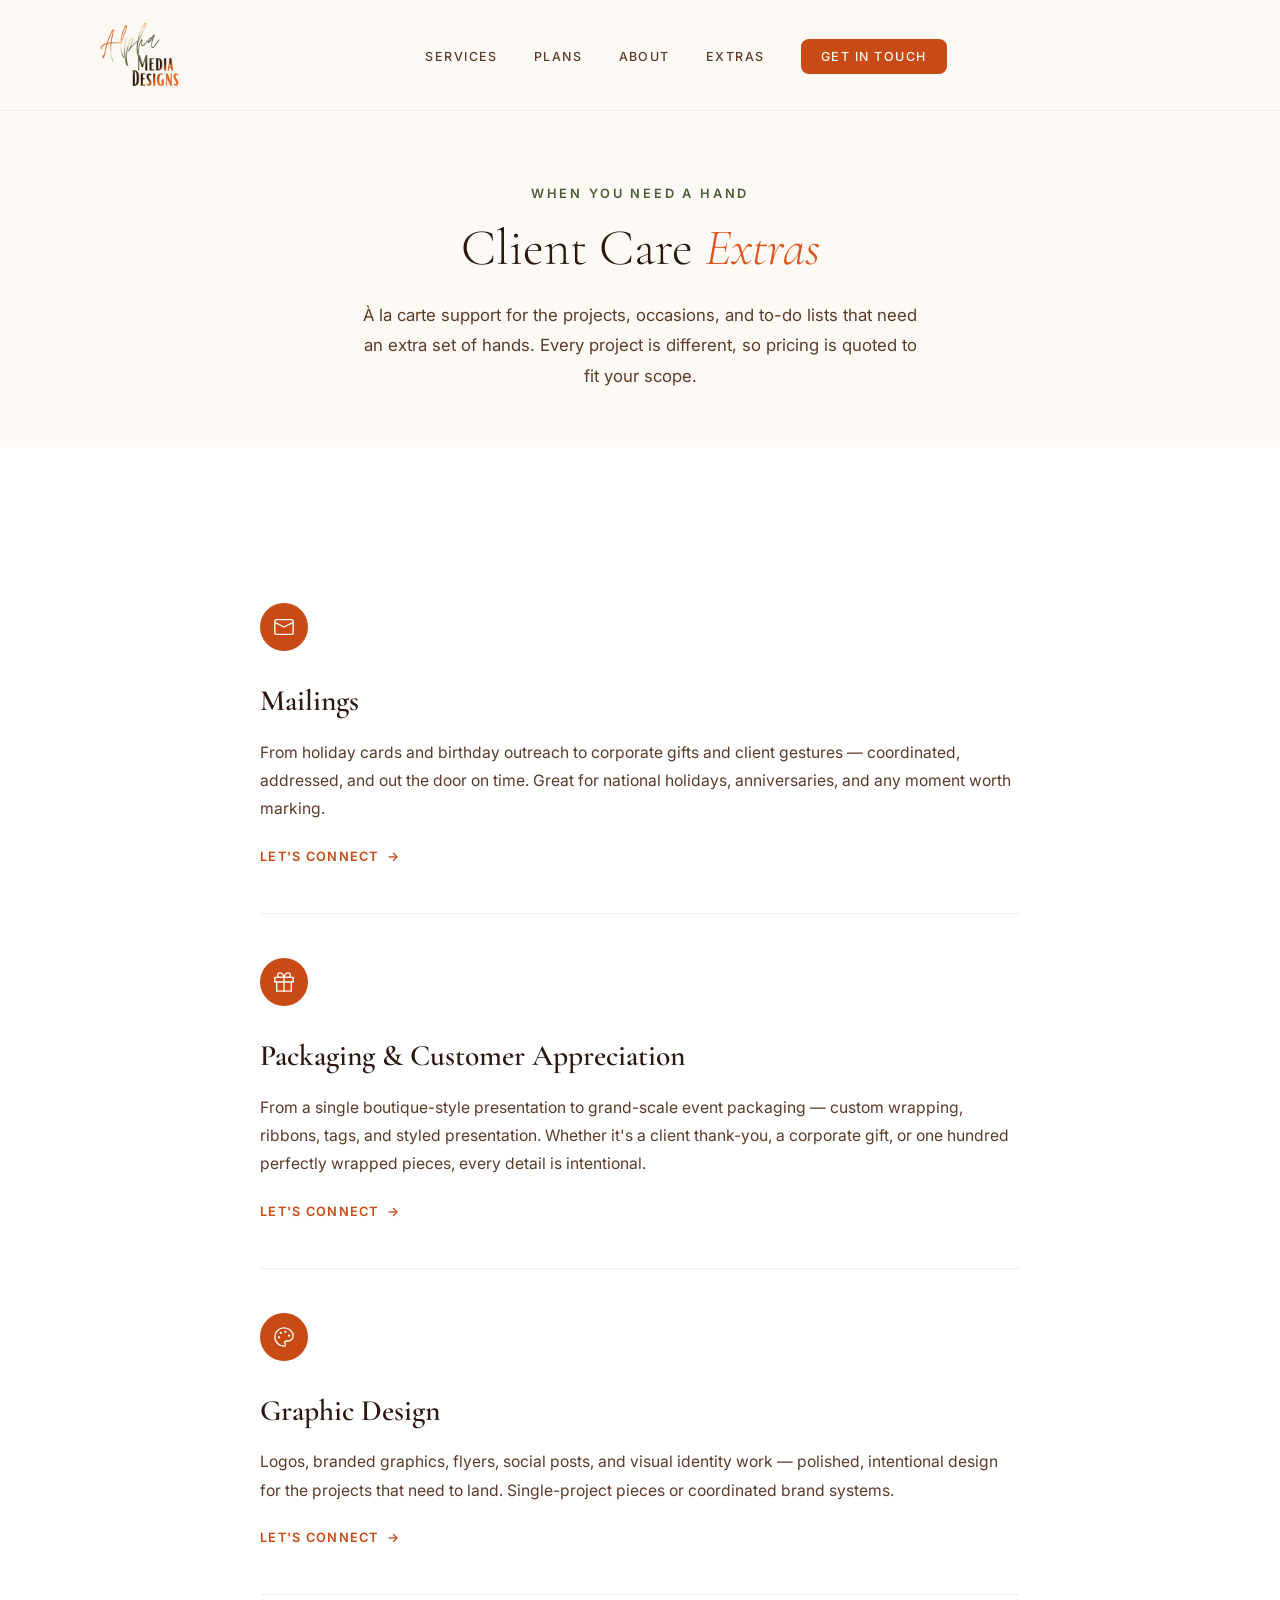
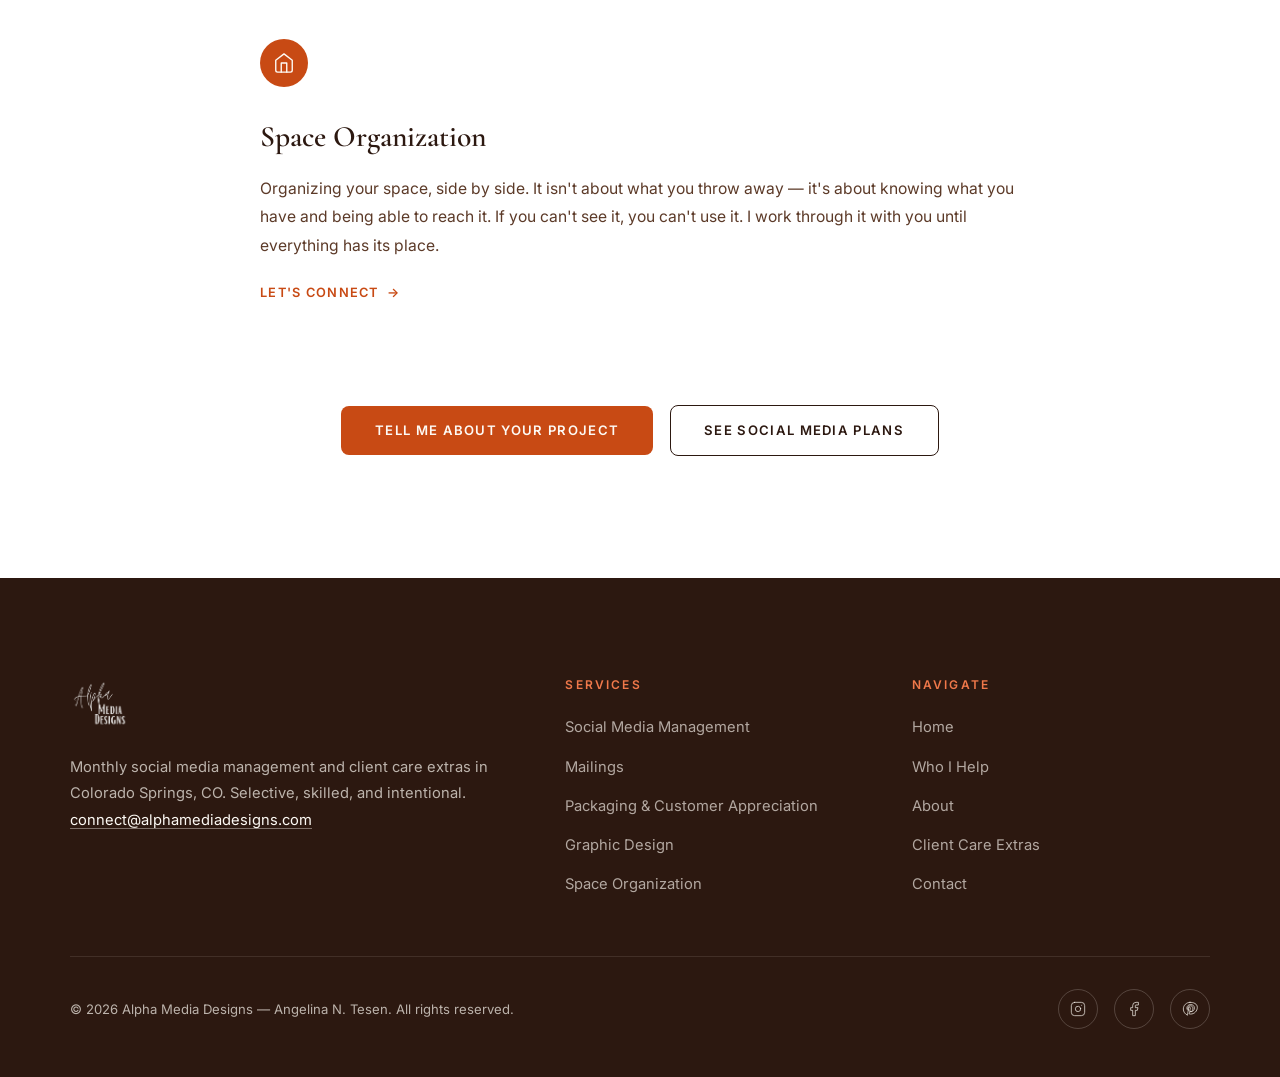
==== commit 70f3aa5a: "Hide booking wording until a booking link exists" ====
--- a/extras/index.html
+++ b/extras/index.html
@@ -69,11 +69,11 @@
         <li><a href="/#plans">Plans</a></li>
         <li><a href="/#about">About</a></li>
         <li><a href="/extras/" aria-current="page">Extras</a></li>
-        <li><a href="/#contact-form" class="nav-cta" data-booking>Book a Call</a></li>
+        <li><a href="/#contact-form" class="nav-cta" data-booking data-booking-label="Book a Call">Get in Touch</a></li>
       </ul>
 
       <div class="nav-mobile-actions">
-        <a href="/#contact-form" class="nav-cta nav-cta-mobile" data-booking>Book a Call</a>
+        <a href="/#contact-form" class="nav-cta nav-cta-mobile" data-booking data-booking-label="Book a Call">Get in Touch</a>
         <button class="nav-toggle" id="navToggle" type="button" aria-label="Open menu" aria-expanded="false" aria-controls="navLinks">
           <span></span><span></span><span></span>
         </button>
@@ -140,7 +140,7 @@
       </div>
 
       <div class="section-cta fade-in">
-        <a href="/#contact-form" class="btn btn-primary" data-booking>Book a 15-minute call</a>
+        <a href="/#contact-form" class="btn btn-primary" data-booking data-booking-label="Book a 15-minute call">Tell me about your project</a>
         <a href="/#plans" class="btn btn-secondary">See social media plans</a>
       </div>
     </div>
